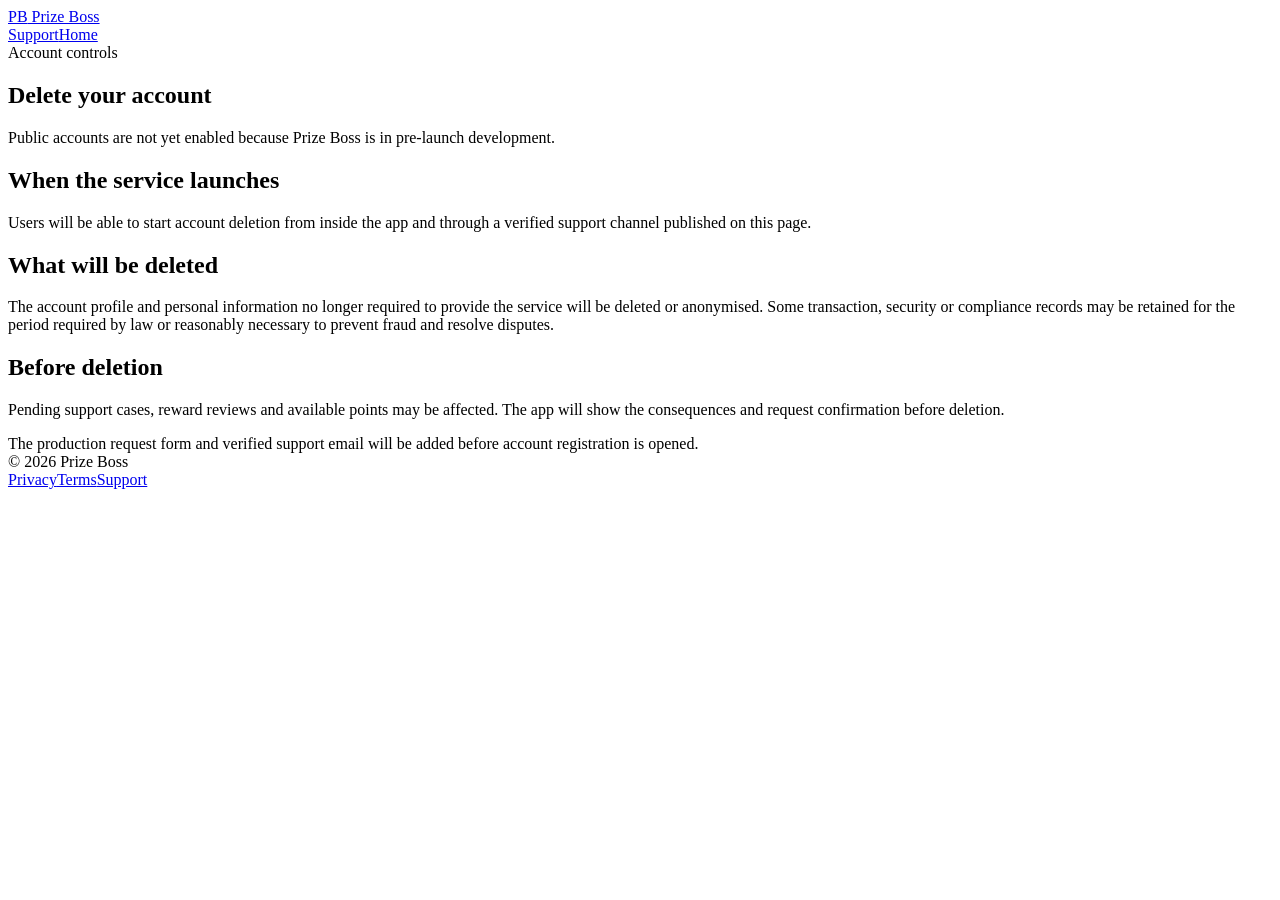
==== delete-account.html @ 7d6296d2 "Add delete-account.html" ====
<!doctype html><html lang="en"><head><meta charset="utf-8"><meta name="viewport" content="width=device-width,initial-scale=1"><title>Delete your account — Prize Boss</title><link rel="stylesheet" href="styles.css"></head><body>
<header class="nav"><div class="wrap nav-inner"><a class="brand" href="index.html"><span class="brand-mark">PB</span> Prize Boss</a><nav class="nav-links"><a href="support.html">Support</a><a class="button" href="index.html">Home</a></nav></div></header>
<main class="legal"><div class="wrap"><article><div class="eyebrow">Account controls</div><h1>Delete your account</h1><p class="lead">Public accounts are not yet enabled because Prize Boss is in pre-launch development.</p>
<h2>When the service launches</h2><p>Users will be able to start account deletion from inside the app and through a verified support channel published on this page.</p>
<h2>What will be deleted</h2><p>The account profile and personal information no longer required to provide the service will be deleted or anonymised. Some transaction, security or compliance records may be retained for the period required by law or reasonably necessary to prevent fraud and resolve disputes.</p>
<h2>Before deletion</h2><p>Pending support cases, reward reviews and available points may be affected. The app will show the consequences and request confirmation before deletion.</p>
<div class="callout">The production request form and verified support email will be added before account registration is opened.</div>
</article></div></main><footer class="footer"><div class="wrap footer-inner"><span>© 2026 Prize Boss</span><div class="footer-links"><a href="privacy.html">Privacy</a><a href="terms.html">Terms</a><a href="support.html">Support</a></div></div></footer></body></html>
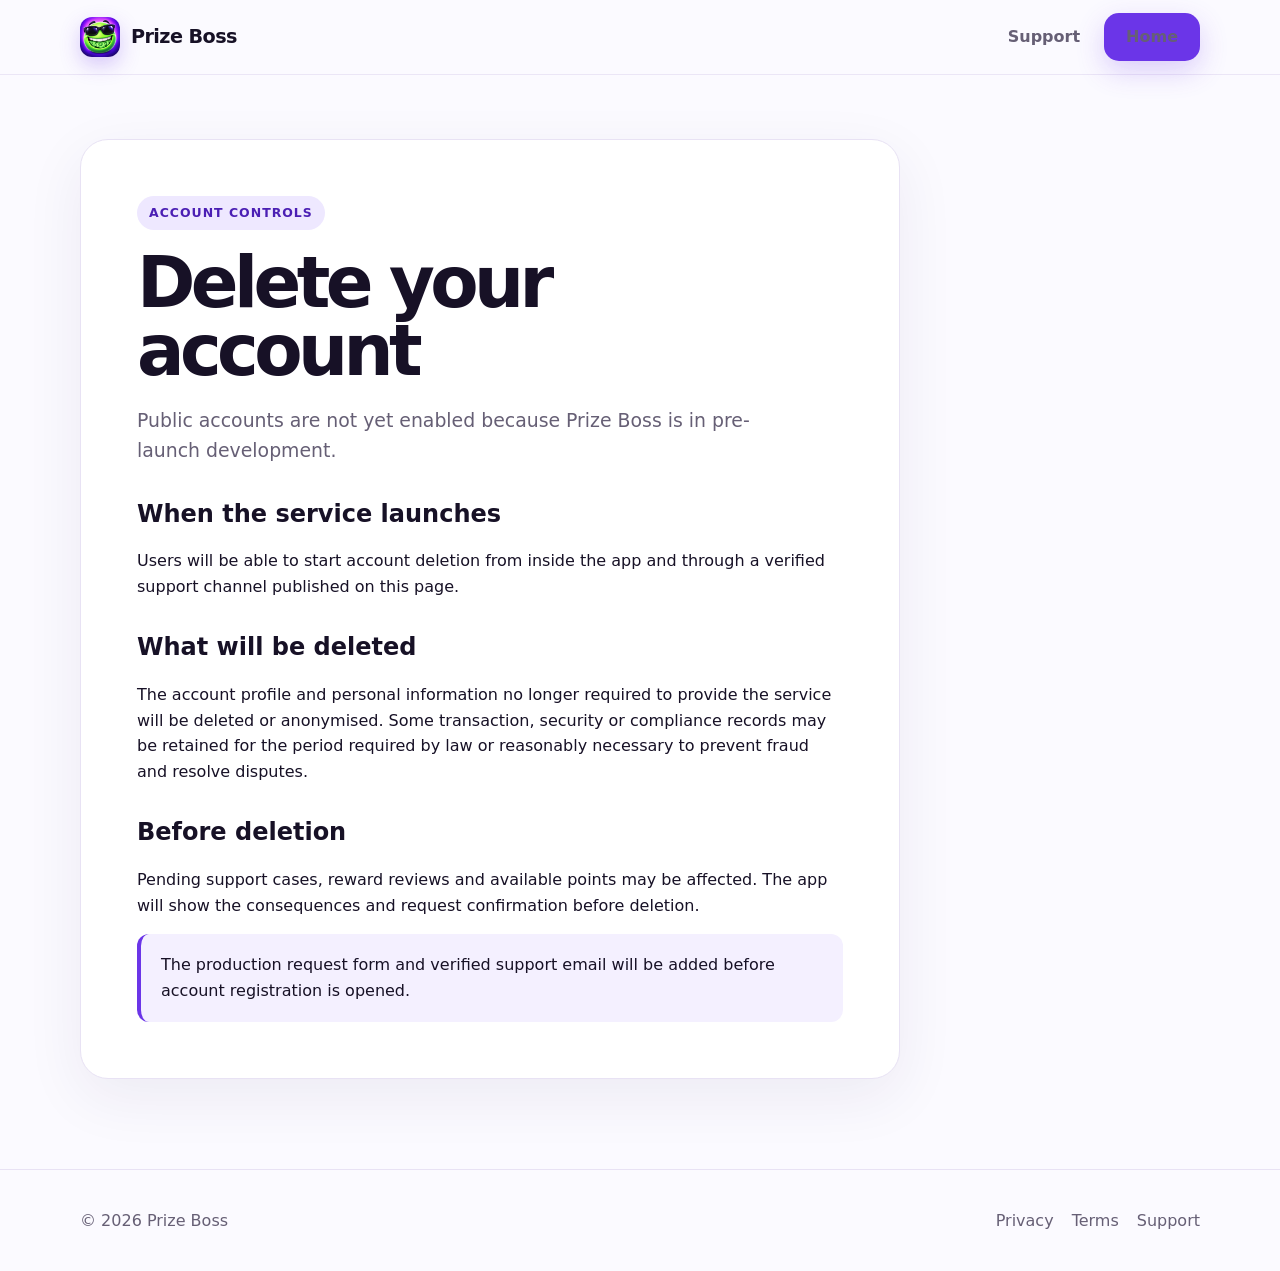
==== commit c19569fd: "Apply selected Prize Boss logo" ====
--- a/delete-account.html
+++ b/delete-account.html
@@ -1,5 +1,5 @@
 <!doctype html><html lang="en"><head><meta charset="utf-8"><meta name="viewport" content="width=device-width,initial-scale=1"><title>Delete your account — Prize Boss</title><link rel="stylesheet" href="styles.css"></head><body>
-<header class="nav"><div class="wrap nav-inner"><a class="brand" href="index.html"><span class="brand-mark">PB</span> Prize Boss</a><nav class="nav-links"><a href="support.html">Support</a><a class="button" href="index.html">Home</a></nav></div></header>
+<header class="nav"><div class="wrap nav-inner"><a class="brand" href="index.html"><img class="brand-mark" src="assets/prize-boss-icon.png" alt=""> Prize Boss</a><nav class="nav-links"><a href="support.html">Support</a><a class="button" href="index.html">Home</a></nav></div></header>
 <main class="legal"><div class="wrap"><article><div class="eyebrow">Account controls</div><h1>Delete your account</h1><p class="lead">Public accounts are not yet enabled because Prize Boss is in pre-launch development.</p>
 <h2>When the service launches</h2><p>Users will be able to start account deletion from inside the app and through a verified support channel published on this page.</p>
 <h2>What will be deleted</h2><p>The account profile and personal information no longer required to provide the service will be deleted or anonymised. Some transaction, security or compliance records may be retained for the period required by law or reasonably necessary to prevent fraud and resolve disputes.</p>
--- a/styles.css
+++ b/styles.css
@@ -0,0 +1,92 @@
+:root {
+  --ink: #171126;
+  --muted: #665f75;
+  --violet: #6b35e8;
+  --violet-dark: #4b1fb4;
+  --lime: #d9ff68;
+  --paper: #fbfaff;
+  --line: #e8e2f4;
+  --card: #ffffff;
+  --shadow: 0 24px 70px rgba(68, 36, 128, .14);
+}
+
+* { box-sizing: border-box; }
+html { scroll-behavior: smooth; }
+body {
+  margin: 0;
+  color: var(--ink);
+  background: var(--paper);
+  font: 16px/1.6 Inter, ui-sans-serif, system-ui, -apple-system, BlinkMacSystemFont, "Segoe UI", sans-serif;
+}
+a { color: inherit; }
+.wrap { width: min(1120px, calc(100% - 40px)); margin-inline: auto; }
+.nav {
+  position: sticky; top: 0; z-index: 10;
+  background: rgba(251, 250, 255, .9); backdrop-filter: blur(14px);
+  border-bottom: 1px solid rgba(232, 226, 244, .8);
+}
+.nav-inner { min-height: 74px; display: flex; align-items: center; justify-content: space-between; gap: 24px; }
+.brand { display: inline-flex; align-items: center; gap: 11px; font-weight: 900; text-decoration: none; letter-spacing: -.03em; font-size: 1.2rem; }
+.brand-mark { width: 40px; height: 40px; display: block; border-radius: 12px; object-fit: cover; box-shadow: 0 8px 20px rgba(107,53,232,.25); }
+.nav-links { display: flex; align-items: center; gap: 24px; }
+.nav-links a { text-decoration: none; color: var(--muted); font-weight: 650; }
+.nav-links a:hover, .footer a:hover { color: var(--violet); }
+.button { display: inline-flex; align-items: center; justify-content: center; min-height: 48px; padding: 0 22px; border-radius: 15px; background: var(--violet); color: #fff; text-decoration: none; font-weight: 800; box-shadow: 0 10px 28px rgba(107,53,232,.23); }
+.button.secondary { background: #fff; color: var(--ink); border: 1px solid var(--line); box-shadow: none; }
+.hero { overflow: hidden; padding: 82px 0 70px; background: radial-gradient(circle at 82% 15%, rgba(217,255,104,.6), transparent 25%), radial-gradient(circle at 8% 0%, rgba(139,92,246,.18), transparent 34%); }
+.hero-grid { display: grid; grid-template-columns: 1.05fr .95fr; align-items: center; gap: 64px; }
+.eyebrow { display: inline-flex; align-items: center; gap: 8px; padding: 7px 12px; border-radius: 999px; background: #eee8ff; color: var(--violet-dark); font-size: .78rem; font-weight: 900; letter-spacing: .08em; text-transform: uppercase; }
+h1 { max-width: 760px; margin: 20px 0; font-size: clamp(3rem, 6vw, 5.8rem); line-height: .96; letter-spacing: -.065em; }
+h1 span { color: var(--violet); }
+.lead { max-width: 630px; color: var(--muted); font-size: 1.18rem; }
+.actions { display: flex; flex-wrap: wrap; gap: 12px; margin-top: 30px; }
+.trust { margin-top: 28px; color: var(--muted); font-size: .88rem; }
+.phone { position: relative; width: min(350px, 90%); margin: auto; padding: 12px; border-radius: 42px; background: #171126; box-shadow: var(--shadow); transform: rotate(2deg); }
+.phone-screen { min-height: 590px; padding: 34px 24px 22px; border-radius: 32px; background: linear-gradient(170deg, #6b35e8 0 43%, #f8f5ff 43%); color: white; }
+.status { display: flex; justify-content: space-between; font-size: .78rem; opacity: .8; }
+.balance { margin-top: 48px; }
+.balance small { opacity: .75; }
+.balance strong { display: block; margin-top: 5px; font-size: 2.7rem; line-height: 1; }
+.progress { height: 9px; margin-top: 18px; border-radius: 999px; background: rgba(255,255,255,.22); overflow: hidden; }
+.progress span { display: block; width: 62%; height: 100%; border-radius: inherit; background: var(--lime); }
+.phone-card { margin-top: 72px; padding: 20px; border-radius: 22px; color: var(--ink); background: white; box-shadow: 0 14px 30px rgba(42,18,86,.12); }
+.phone-card b { display: block; font-size: 1.08rem; }
+.phone-card p { margin: 4px 0 15px; color: var(--muted); font-size: .88rem; }
+.phone-cta { padding: 11px; border-radius: 12px; background: var(--lime); text-align: center; font-weight: 900; }
+.section { padding: 84px 0; }
+.section.alt { background: #f3effc; }
+.section-head { max-width: 700px; margin-bottom: 38px; }
+.section h2 { margin: 0 0 12px; font-size: clamp(2rem, 4vw, 3.25rem); line-height: 1.08; letter-spacing: -.045em; }
+.section-head p, .card p { color: var(--muted); }
+.grid-3 { display: grid; grid-template-columns: repeat(3, 1fr); gap: 20px; }
+.card { padding: 28px; border: 1px solid var(--line); border-radius: 24px; background: var(--card); }
+.number { width: 42px; height: 42px; display: grid; place-items: center; border-radius: 13px; background: #eee8ff; color: var(--violet); font-weight: 900; }
+.card h3 { margin: 18px 0 8px; font-size: 1.25rem; }
+.notice { padding: 26px 30px; border-radius: 22px; background: var(--ink); color: white; display: flex; align-items: center; justify-content: space-between; gap: 30px; }
+.notice p { color: #cbc5d6; margin: 5px 0 0; }
+.legal { padding: 64px 0 90px; }
+.legal article { max-width: 820px; padding: clamp(24px, 5vw, 56px); border: 1px solid var(--line); border-radius: 28px; background: white; box-shadow: 0 18px 60px rgba(44,24,82,.07); }
+.legal h1 { font-size: clamp(2.5rem, 6vw, 4.4rem); }
+.legal h2 { margin-top: 34px; line-height: 1.2; }
+.legal .meta { color: var(--muted); }
+.legal li { margin: 8px 0; }
+.callout { padding: 18px 20px; border-left: 4px solid var(--violet); border-radius: 12px; background: #f4f0ff; }
+.footer { padding: 38px 0; border-top: 1px solid var(--line); color: var(--muted); }
+.footer-inner { display: flex; justify-content: space-between; gap: 28px; }
+.footer-links { display: flex; flex-wrap: wrap; gap: 18px; }
+.footer a { text-decoration: none; }
+
+@media (max-width: 820px) {
+  .hero-grid { grid-template-columns: 1fr; }
+  .phone { margin-top: 25px; }
+  .grid-3 { grid-template-columns: 1fr; }
+  .nav-links a:not(.button) { display: none; }
+  .notice, .footer-inner { align-items: flex-start; flex-direction: column; }
+}
+@media (max-width: 480px) {
+  .wrap { width: min(100% - 26px, 1120px); }
+  .hero { padding-top: 55px; }
+  h1 { font-size: 3.4rem; }
+  .phone-screen { min-height: 520px; }
+  .nav .button { min-height: 42px; padding-inline: 15px; }
+}
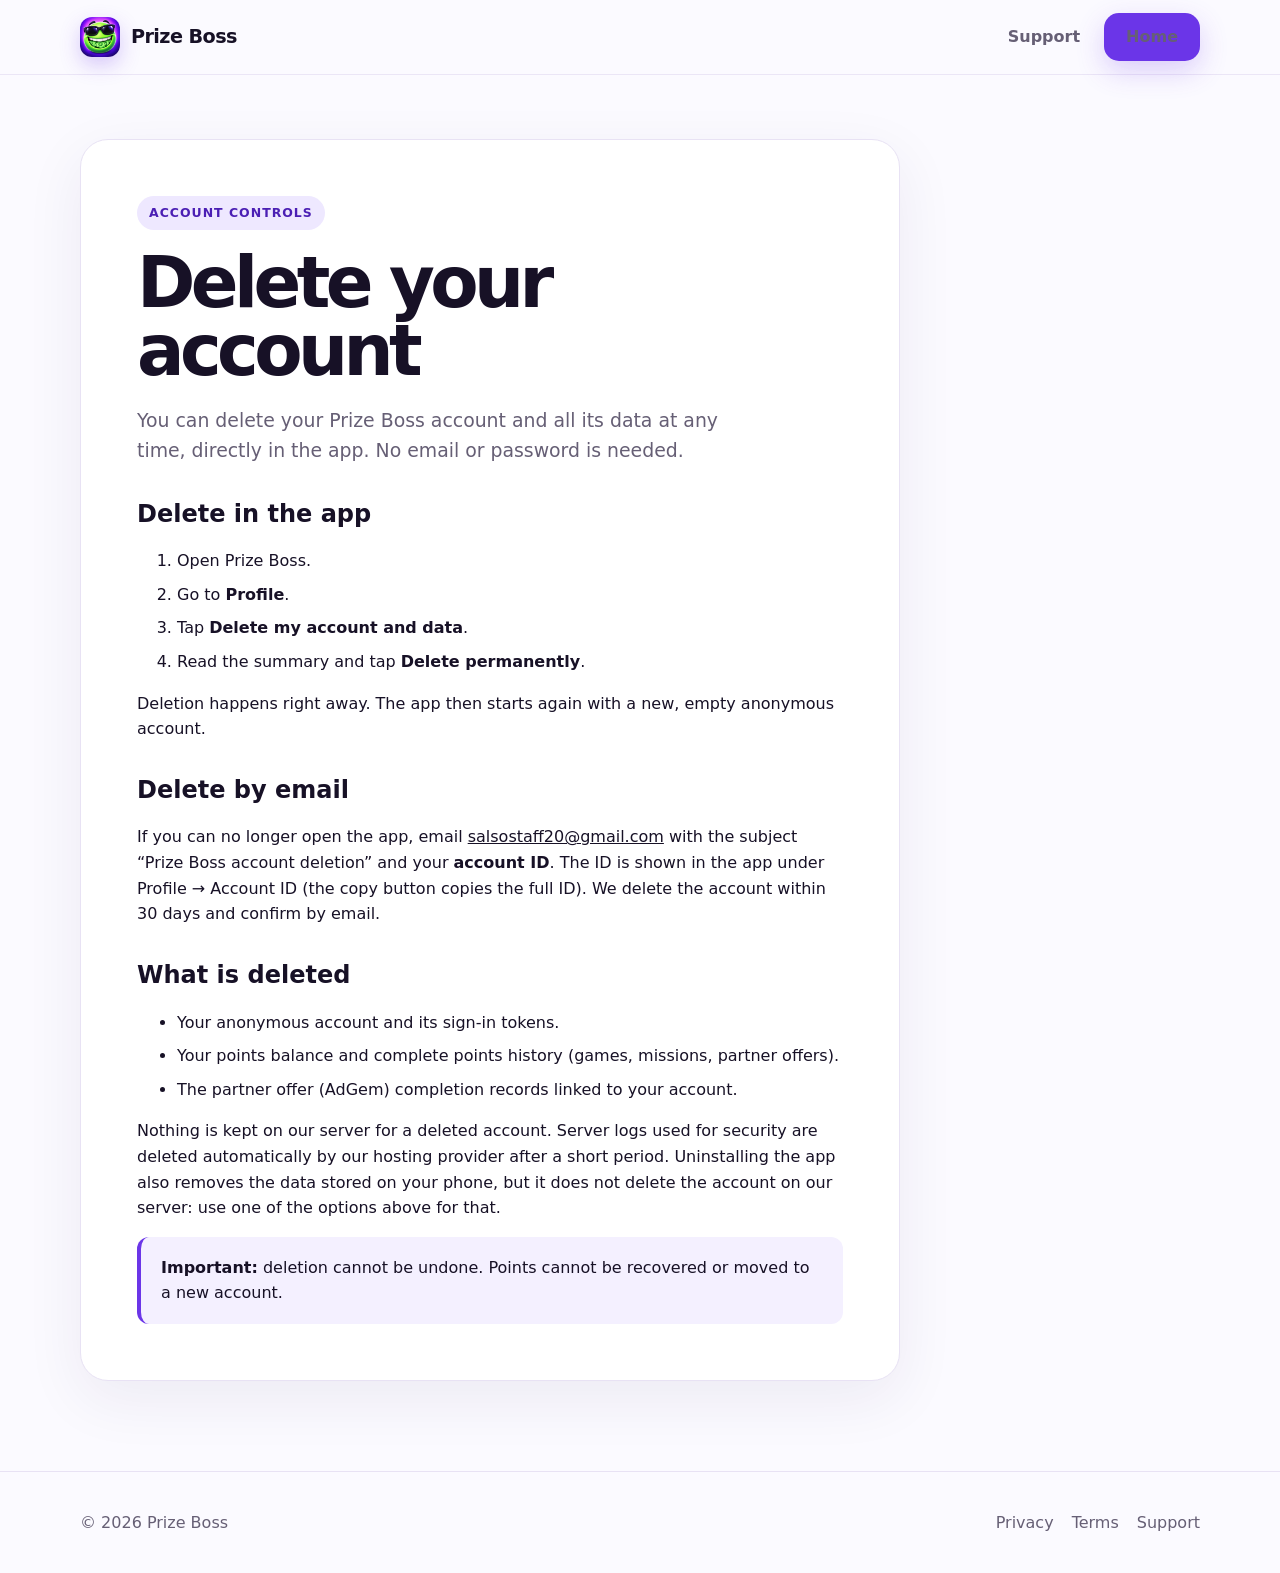
==== commit ee61738d: "Delete account: in-app path (Profile) and email fallback with account ID Co-Authored-By: Claude Opus" ====
--- a/delete-account.html
+++ b/delete-account.html
@@ -1,8 +1,8 @@
 <!doctype html><html lang="en"><head><meta charset="utf-8"><meta name="viewport" content="width=device-width,initial-scale=1"><title>Delete your account — Prize Boss</title><link rel="stylesheet" href="styles.css"></head><body>
 <header class="nav"><div class="wrap nav-inner"><a class="brand" href="index.html"><img class="brand-mark" src="assets/prize-boss-icon.png" alt=""> Prize Boss</a><nav class="nav-links"><a href="support.html">Support</a><a class="button" href="index.html">Home</a></nav></div></header>
-<main class="legal"><div class="wrap"><article><div class="eyebrow">Account controls</div><h1>Delete your account</h1><p class="lead">Public accounts are not yet enabled because Prize Boss is in pre-launch development.</p>
-<h2>When the service launches</h2><p>Users will be able to start account deletion from inside the app and through a verified support channel published on this page.</p>
-<h2>What will be deleted</h2><p>The account profile and personal information no longer required to provide the service will be deleted or anonymised. Some transaction, security or compliance records may be retained for the period required by law or reasonably necessary to prevent fraud and resolve disputes.</p>
-<h2>Before deletion</h2><p>Pending support cases, reward reviews and available points may be affected. The app will show the consequences and request confirmation before deletion.</p>
-<div class="callout">The production request form and verified support email will be added before account registration is opened.</div>
+<main class="legal"><div class="wrap"><article><div class="eyebrow">Account controls</div><h1>Delete your account</h1><p class="lead">You can delete your Prize Boss account and all its data at any time, directly in the app. No email or password is needed.</p>
+<h2>Delete in the app</h2><ol><li>Open Prize Boss.</li><li>Go to <strong>Profile</strong>.</li><li>Tap <strong>Delete my account and data</strong>.</li><li>Read the summary and tap <strong>Delete permanently</strong>.</li></ol><p>Deletion happens right away. The app then starts again with a new, empty anonymous account.</p>
+<h2>Delete by email</h2><p>If you can no longer open the app, email <a href="mailto:salsostaff20@gmail.com?subject=Prize%20Boss%20account%20deletion">salsostaff20@gmail.com</a> with the subject “Prize Boss account deletion” and your <strong>account ID</strong>. The ID is shown in the app under Profile → Account ID (the copy button copies the full ID). We delete the account within 30 days and confirm by email.</p>
+<h2>What is deleted</h2><ul><li>Your anonymous account and its sign-in tokens.</li><li>Your points balance and complete points history (games, missions, partner offers).</li><li>The partner offer (AdGem) completion records linked to your account.</li></ul><p>Nothing is kept on our server for a deleted account. Server logs used for security are deleted automatically by our hosting provider after a short period. Uninstalling the app also removes the data stored on your phone, but it does not delete the account on our server: use one of the options above for that.</p>
+<div class="callout"><strong>Important:</strong> deletion cannot be undone. Points cannot be recovered or moved to a new account.</div>
 </article></div></main><footer class="footer"><div class="wrap footer-inner"><span>© 2026 Prize Boss</span><div class="footer-links"><a href="privacy.html">Privacy</a><a href="terms.html">Terms</a><a href="support.html">Support</a></div></div></footer></body></html>
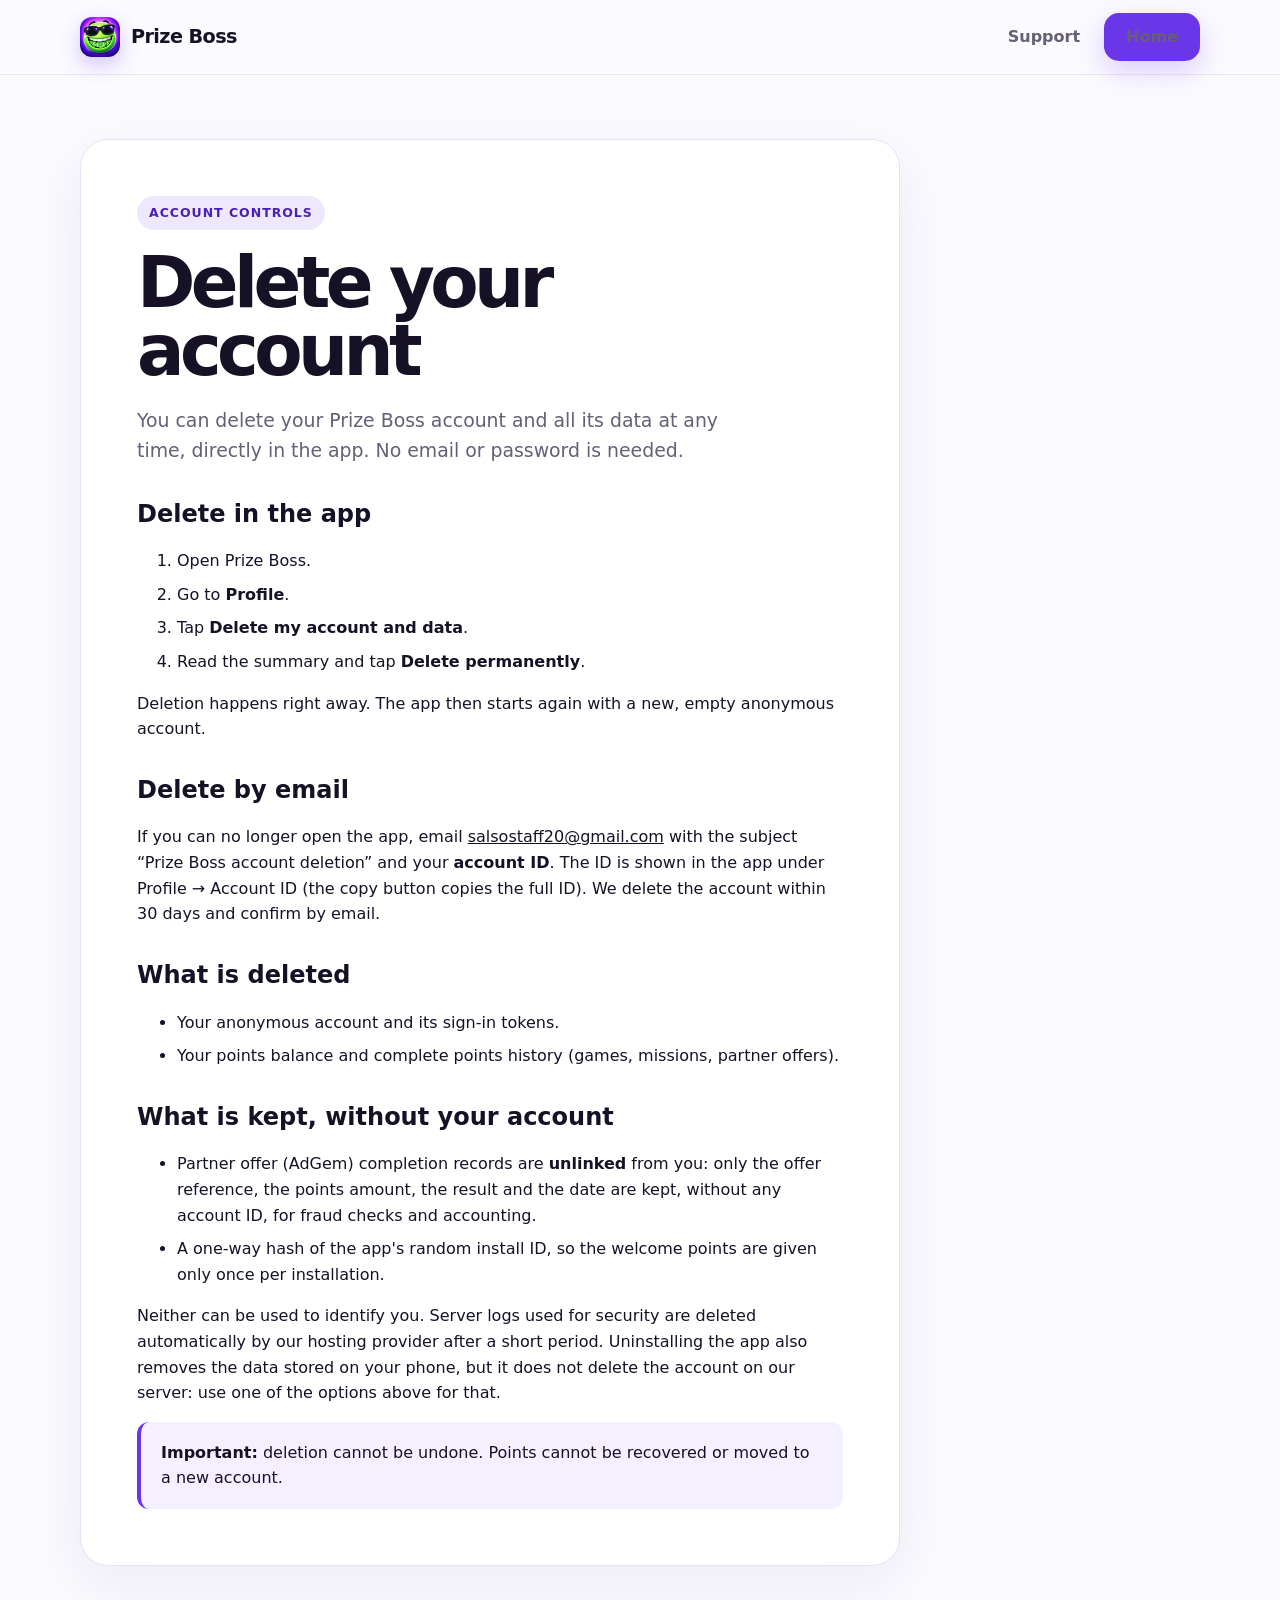
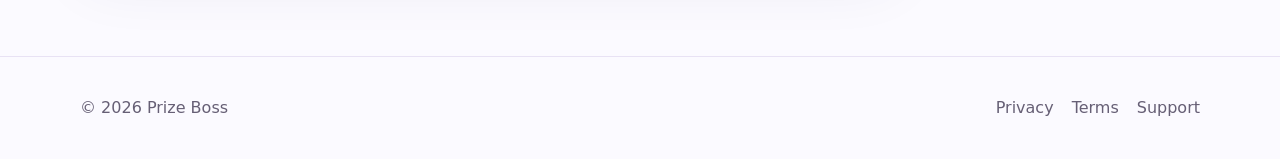
==== commit d1e8a9d5: "Delete account and privacy: anonymised offer records, hashed install id Co-Authored-By: Claude Opus " ====
--- a/delete-account.html
+++ b/delete-account.html
@@ -3,6 +3,6 @@
 <main class="legal"><div class="wrap"><article><div class="eyebrow">Account controls</div><h1>Delete your account</h1><p class="lead">You can delete your Prize Boss account and all its data at any time, directly in the app. No email or password is needed.</p>
 <h2>Delete in the app</h2><ol><li>Open Prize Boss.</li><li>Go to <strong>Profile</strong>.</li><li>Tap <strong>Delete my account and data</strong>.</li><li>Read the summary and tap <strong>Delete permanently</strong>.</li></ol><p>Deletion happens right away. The app then starts again with a new, empty anonymous account.</p>
 <h2>Delete by email</h2><p>If you can no longer open the app, email <a href="mailto:salsostaff20@gmail.com?subject=Prize%20Boss%20account%20deletion">salsostaff20@gmail.com</a> with the subject “Prize Boss account deletion” and your <strong>account ID</strong>. The ID is shown in the app under Profile → Account ID (the copy button copies the full ID). We delete the account within 30 days and confirm by email.</p>
-<h2>What is deleted</h2><ul><li>Your anonymous account and its sign-in tokens.</li><li>Your points balance and complete points history (games, missions, partner offers).</li><li>The partner offer (AdGem) completion records linked to your account.</li></ul><p>Nothing is kept on our server for a deleted account. Server logs used for security are deleted automatically by our hosting provider after a short period. Uninstalling the app also removes the data stored on your phone, but it does not delete the account on our server: use one of the options above for that.</p>
+<h2>What is deleted</h2><ul><li>Your anonymous account and its sign-in tokens.</li><li>Your points balance and complete points history (games, missions, partner offers).</li></ul><h2>What is kept, without your account</h2><ul><li>Partner offer (AdGem) completion records are <strong>unlinked</strong> from you: only the offer reference, the points amount, the result and the date are kept, without any account ID, for fraud checks and accounting.</li><li>A one-way hash of the app's random install ID, so the welcome points are given only once per installation.</li></ul><p>Neither can be used to identify you. Server logs used for security are deleted automatically by our hosting provider after a short period. Uninstalling the app also removes the data stored on your phone, but it does not delete the account on our server: use one of the options above for that.</p>
 <div class="callout"><strong>Important:</strong> deletion cannot be undone. Points cannot be recovered or moved to a new account.</div>
 </article></div></main><footer class="footer"><div class="wrap footer-inner"><span>© 2026 Prize Boss</span><div class="footer-links"><a href="privacy.html">Privacy</a><a href="terms.html">Terms</a><a href="support.html">Support</a></div></div></footer></body></html>
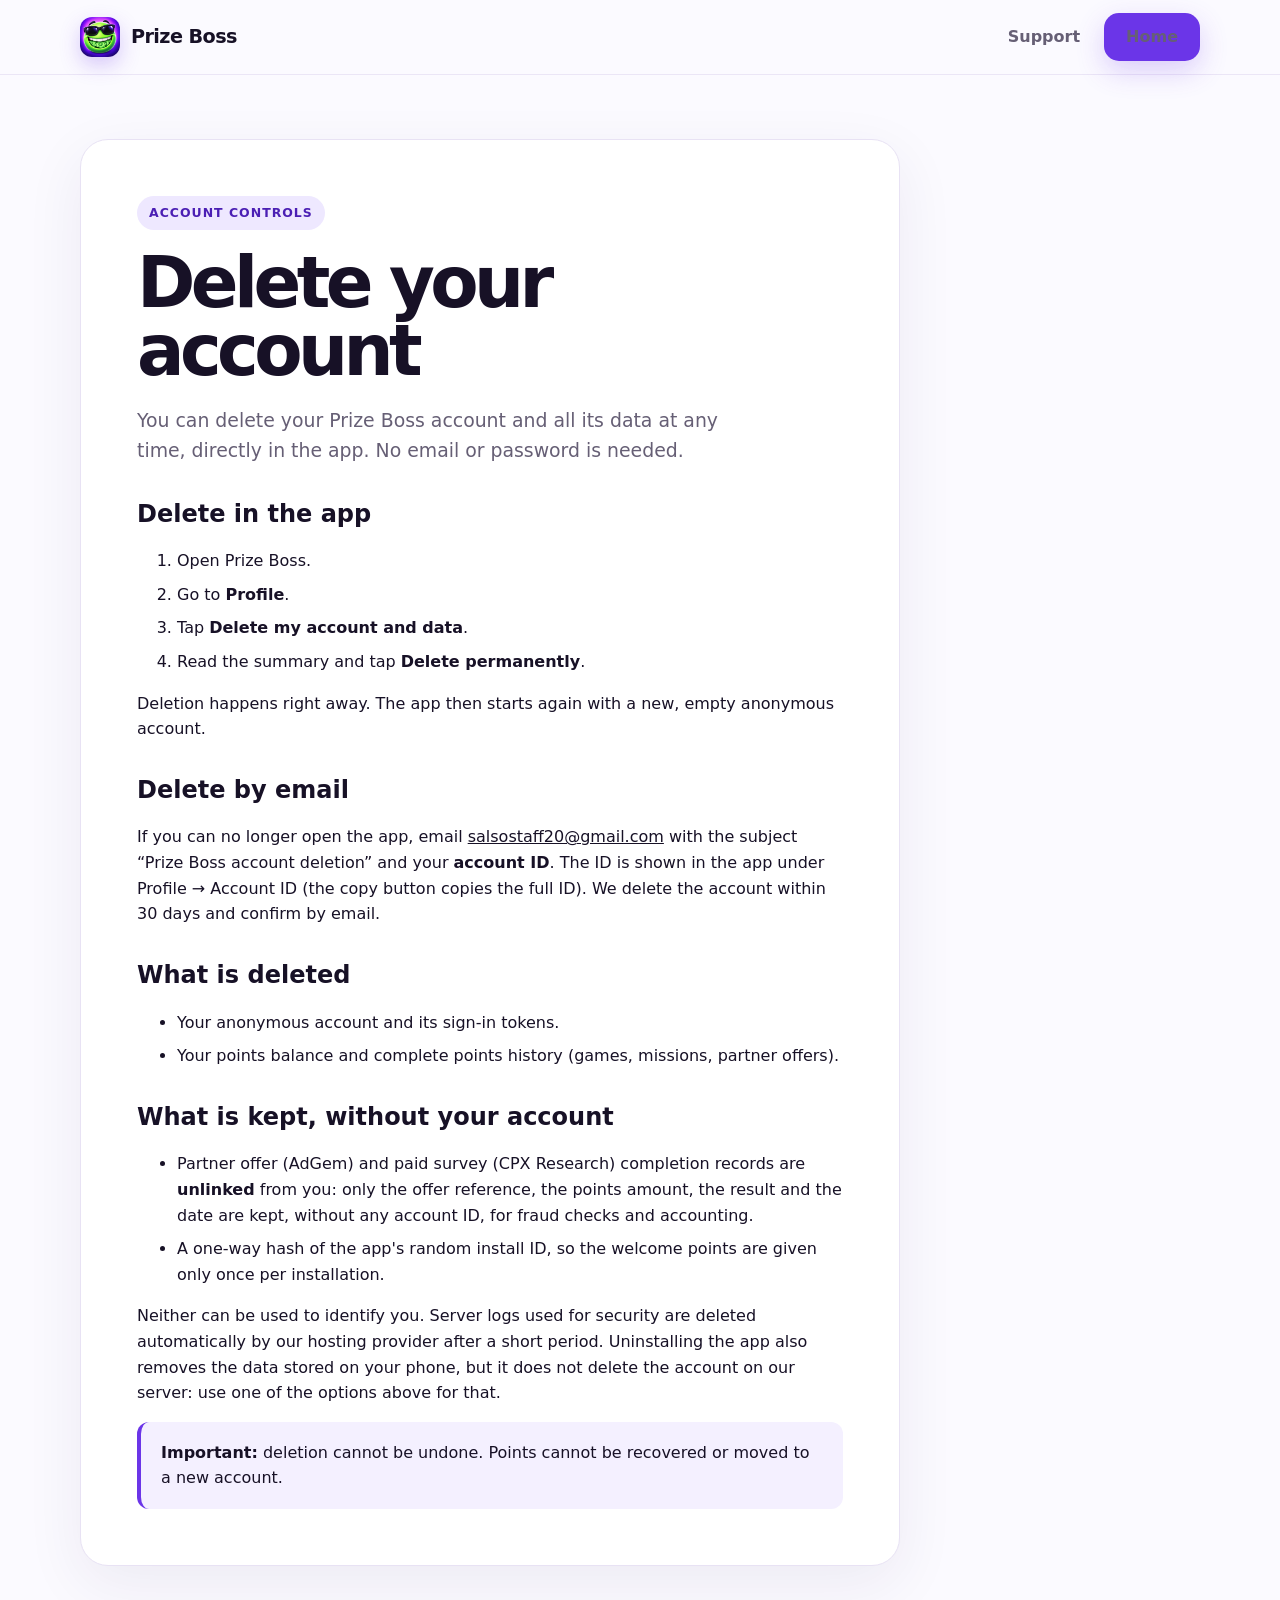
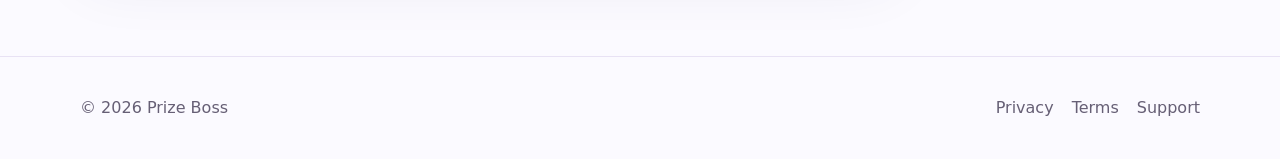
==== commit 95a170e5: "Privacy: paid surveys by CPX Research Co-Authored-By: Claude Opus 5.5 <noreply@anthropic.com>" ====
--- a/delete-account.html
+++ b/delete-account.html
@@ -3,6 +3,6 @@
 <main class="legal"><div class="wrap"><article><div class="eyebrow">Account controls</div><h1>Delete your account</h1><p class="lead">You can delete your Prize Boss account and all its data at any time, directly in the app. No email or password is needed.</p>
 <h2>Delete in the app</h2><ol><li>Open Prize Boss.</li><li>Go to <strong>Profile</strong>.</li><li>Tap <strong>Delete my account and data</strong>.</li><li>Read the summary and tap <strong>Delete permanently</strong>.</li></ol><p>Deletion happens right away. The app then starts again with a new, empty anonymous account.</p>
 <h2>Delete by email</h2><p>If you can no longer open the app, email <a href="mailto:salsostaff20@gmail.com?subject=Prize%20Boss%20account%20deletion">salsostaff20@gmail.com</a> with the subject “Prize Boss account deletion” and your <strong>account ID</strong>. The ID is shown in the app under Profile → Account ID (the copy button copies the full ID). We delete the account within 30 days and confirm by email.</p>
-<h2>What is deleted</h2><ul><li>Your anonymous account and its sign-in tokens.</li><li>Your points balance and complete points history (games, missions, partner offers).</li></ul><h2>What is kept, without your account</h2><ul><li>Partner offer (AdGem) completion records are <strong>unlinked</strong> from you: only the offer reference, the points amount, the result and the date are kept, without any account ID, for fraud checks and accounting.</li><li>A one-way hash of the app's random install ID, so the welcome points are given only once per installation.</li></ul><p>Neither can be used to identify you. Server logs used for security are deleted automatically by our hosting provider after a short period. Uninstalling the app also removes the data stored on your phone, but it does not delete the account on our server: use one of the options above for that.</p>
+<h2>What is deleted</h2><ul><li>Your anonymous account and its sign-in tokens.</li><li>Your points balance and complete points history (games, missions, partner offers).</li></ul><h2>What is kept, without your account</h2><ul><li>Partner offer (AdGem) and paid survey (CPX Research) completion records are <strong>unlinked</strong> from you: only the offer reference, the points amount, the result and the date are kept, without any account ID, for fraud checks and accounting.</li><li>A one-way hash of the app's random install ID, so the welcome points are given only once per installation.</li></ul><p>Neither can be used to identify you. Server logs used for security are deleted automatically by our hosting provider after a short period. Uninstalling the app also removes the data stored on your phone, but it does not delete the account on our server: use one of the options above for that.</p>
 <div class="callout"><strong>Important:</strong> deletion cannot be undone. Points cannot be recovered or moved to a new account.</div>
 </article></div></main><footer class="footer"><div class="wrap footer-inner"><span>© 2026 Prize Boss</span><div class="footer-links"><a href="privacy.html">Privacy</a><a href="terms.html">Terms</a><a href="support.html">Support</a></div></div></footer></body></html>
